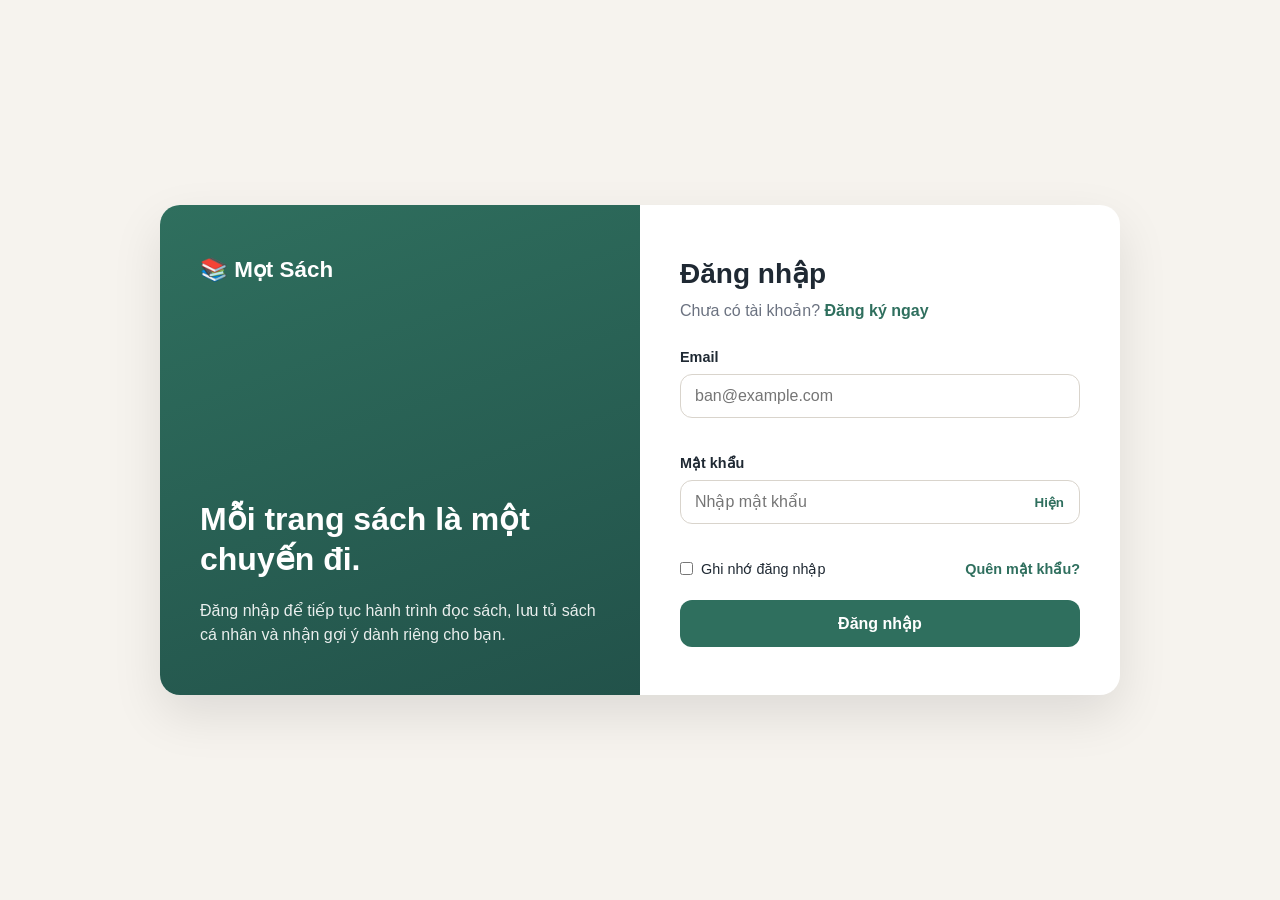
==== SPCK/index.html @ 3d167d7f "Thêm dự án SPCK: website Mọt Sách với đăng ký, đăng nhập, đăng xuất Co-Authored-By: Claude Opus 5.5 " ====
<!DOCTYPE html>
<html lang="vi">
<head>
  <meta charset="UTF-8" />
  <meta name="viewport" content="width=device-width, initial-scale=1.0" />
  <title>Trang chủ | Mọt Sách</title>
  <link rel="stylesheet" href="css/style.css" />
</head>
<body class="trang-chu">
  <header class="thanh-dieu-huong">
    <a href="index.html" class="logo">📚 Mọt Sách</a>
    <div class="khu-nguoi-dung">
      <span class="anh-dai-dien" id="chu-cai-dau"></span>
      <span id="ten-nguoi-dung"></span>
      <button id="nut-dang-xuat" class="nut-phu">Đăng xuất</button>
    </div>
  </header>

  <main class="noi-dung">
    <section class="bang-chao">
      <h1 id="loi-chao">Xin chào!</h1>
      <p>Bạn đã đăng nhập thành công. Hôm nay bạn muốn đọc gì?</p>
    </section>

    <section class="the-thong-tin">
      <h2>Thông tin tài khoản</h2>
      <dl>
        <dt>Email</dt><dd id="tt-email"></dd>
        <dt>Số điện thoại</dt><dd id="tt-sdt"></dd>
        <dt>Ngày tham gia</dt><dd id="tt-ngay-tao"></dd>
      </dl>
    </section>

    <section>
      <h2>Sách gợi ý cho bạn</h2>
      <div id="luoi-sach" class="luoi-sach"></div>
    </section>
  </main>

  <footer class="chan-trang">© 2026 Mọt Sách — Dự án SPCK</footer>

  <script src="js/xac-thuc.js"></script>
  <script src="js/trang-chu.js"></script>
</body>
</html>
---- SPCK/css/style.css ----
/* =====================================================
   style.css — Giao diện chung cho Mọt Sách
   ===================================================== */

:root {
  --mau-chinh: #2f6f5e;
  --mau-chinh-dam: #22524a;
  --mau-nen: #f6f3ee;
  --mau-the: #ffffff;
  --mau-chu: #1f2933;
  --mau-chu-nhat: #6b7280;
  --mau-vien: #d9d4cc;
  --mau-loi: #c0392b;
  --mau-dung: #2e8b57;
  --bo-goc: 12px;
}

* { box-sizing: border-box; margin: 0; padding: 0; }

body {
  font-family: "Segoe UI", Roboto, "Helvetica Neue", Arial, sans-serif;
  background: var(--mau-nen);
  color: var(--mau-chu);
  line-height: 1.5;
  min-height: 100vh;
}

a { color: var(--mau-chinh); font-weight: 600; text-decoration: none; }
a:hover { text-decoration: underline; }

.logo { font-size: 1.4rem; font-weight: 800; color: inherit; }
.logo:hover { text-decoration: none; }

/* ---------- Trang đăng nhập / đăng ký ---------- */
.trang-xac-thuc {
  display: flex;
  align-items: center;
  justify-content: center;
  padding: 24px 16px;
}

.khung-xac-thuc {
  display: grid;
  grid-template-columns: 1fr 1fr;
  width: 100%;
  max-width: 960px;
  background: var(--mau-the);
  border-radius: 20px;
  overflow: hidden;
  box-shadow: 0 20px 50px rgba(0, 0, 0, 0.1);
}

.panel-gioi-thieu {
  background: linear-gradient(160deg, var(--mau-chinh), var(--mau-chinh-dam));
  color: #fff;
  padding: 48px 40px;
  display: flex;
  flex-direction: column;
  gap: 20px;
}
.panel-gioi-thieu h1 { font-size: 2rem; line-height: 1.25; margin-top: auto; }
.panel-gioi-thieu p { opacity: 0.9; }
.loi-ich { list-style: none; display: grid; gap: 8px; margin-bottom: auto; }

.panel-form { padding: 48px 40px; }
.panel-form h2 { font-size: 1.75rem; }
.phu-de { color: var(--mau-chu-nhat); margin: 4px 0 24px; }

/* ---------- Ô nhập ---------- */
.nhom-o-nhap { margin-bottom: 16px; }
.nhom-o-nhap > label:not(.o-tick) {
  display: block;
  font-weight: 600;
  font-size: 0.9rem;
  margin-bottom: 6px;
}

input[type="text"],
input[type="email"],
input[type="tel"],
input[type="password"] {
  width: 100%;
  padding: 12px 14px;
  font-size: 1rem;
  border: 1.5px solid var(--mau-vien);
  border-radius: var(--bo-goc);
  background: #fff;
  transition: border-color 0.2s, box-shadow 0.2s;
}
input:focus {
  outline: none;
  border-color: var(--mau-chinh);
  box-shadow: 0 0 0 3px rgba(47, 111, 94, 0.15);
}

.co-loi input { border-color: var(--mau-loi); }
.hop-le input:not([type="checkbox"]) { border-color: var(--mau-dung); }

.thong-bao-loi { display: block; color: var(--mau-loi); font-size: 0.82rem; min-height: 1.1em; margin-top: 4px; }

.o-mat-khau { position: relative; }
.o-mat-khau input { padding-right: 64px; }
.nut-mat {
  position: absolute;
  right: 8px;
  top: 50%;
  transform: translateY(-50%);
  background: none;
  border: none;
  color: var(--mau-chinh);
  font-weight: 600;
  cursor: pointer;
  padding: 6px 8px;
}

.o-tick { display: flex; align-items: flex-start; gap: 8px; font-size: 0.9rem; cursor: pointer; }
.o-tick input { margin-top: 3px; accent-color: var(--mau-chinh); }

.hang-phu {
  display: flex;
  justify-content: space-between;
  align-items: center;
  margin-bottom: 20px;
  font-size: 0.9rem;
}

/* ---------- Thanh độ mạnh mật khẩu ---------- */
.thanh-do-manh { display: grid; grid-template-columns: repeat(4, 1fr); gap: 4px; margin-top: 8px; }
.thanh-do-manh span { height: 5px; border-radius: 3px; background: var(--mau-vien); transition: background 0.3s; }
.thanh-do-manh[data-muc="0"] span:nth-child(-n+1),
.thanh-do-manh[data-muc="1"] span:nth-child(-n+1) { background: #e74c3c; }
.thanh-do-manh[data-muc="2"] span:nth-child(-n+2) { background: #f39c12; }
.thanh-do-manh[data-muc="3"] span:nth-child(-n+3) { background: #27ae60; }
.thanh-do-manh[data-muc="4"] span { background: #1e8449; }
.chu-do-manh { display: block; font-size: 0.8rem; color: var(--mau-chu-nhat); margin-top: 4px; }

/* ---------- Nút ---------- */
.nut-chinh {
  width: 100%;
  padding: 14px;
  font-size: 1rem;
  font-weight: 700;
  color: #fff;
  background: var(--mau-chinh);
  border: none;
  border-radius: var(--bo-goc);
  cursor: pointer;
  transition: background 0.2s, transform 0.1s;
}
.nut-chinh:hover { background: var(--mau-chinh-dam); }
.nut-chinh:active { transform: scale(0.99); }
.nut-chinh:disabled { opacity: 0.7; cursor: wait; }

.nut-phu {
  padding: 8px 16px;
  font-weight: 600;
  color: var(--mau-chinh);
  background: transparent;
  border: 1.5px solid var(--mau-chinh);
  border-radius: 999px;
  cursor: pointer;
}
.nut-phu:hover { background: var(--mau-chinh); color: #fff; }

/* ---------- Thông báo ---------- */
.thong-bao { padding: 12px 14px; border-radius: var(--bo-goc); margin-bottom: 16px; font-size: 0.92rem; }
.thong-bao.thanh-cong { background: #e6f4ea; color: #1e6b3a; }
.thong-bao.that-bai { background: #fdecea; color: #a12a1e; }
.thong-bao.thong-tin { background: #e8f0fe; color: #1a4b8f; }

/* ---------- Trang chủ ---------- */
.trang-chu:not(.da-xac-thuc) { visibility: hidden; }
.trang-chu { display: flex; flex-direction: column; }

.thanh-dieu-huong {
  display: flex;
  justify-content: space-between;
  align-items: center;
  padding: 16px 32px;
  background: var(--mau-the);
  box-shadow: 0 2px 10px rgba(0, 0, 0, 0.05);
  gap: 12px;
}
.khu-nguoi-dung { display: flex; align-items: center; gap: 12px; font-weight: 600; }
.anh-dai-dien {
  width: 36px; height: 36px;
  display: grid; place-items: center;
  border-radius: 50%;
  background: var(--mau-chinh);
  color: #fff;
}

.noi-dung { width: 100%; max-width: 1000px; margin: 32px auto; padding: 0 16px; display: grid; gap: 32px; flex: 1; }
.noi-dung h2 { margin-bottom: 16px; }

.bang-chao {
  padding: 40px;
  border-radius: 20px;
  color: #fff;
  background: linear-gradient(135deg, var(--mau-chinh), var(--mau-chinh-dam));
}
.bang-chao h1 { font-size: 2rem; }

.the-thong-tin { background: var(--mau-the); padding: 24px; border-radius: 16px; }
.the-thong-tin dl { display: grid; grid-template-columns: max-content 1fr; gap: 8px 24px; }
.the-thong-tin dt { color: var(--mau-chu-nhat); }
.the-thong-tin dd { font-weight: 600; word-break: break-all; }

.luoi-sach { display: grid; grid-template-columns: repeat(auto-fill, minmax(150px, 1fr)); gap: 20px; }
.the-sach { background: var(--mau-the); border-radius: 14px; padding: 12px; transition: transform 0.2s; }
.the-sach:hover { transform: translateY(-4px); }
.bia-sach {
  aspect-ratio: 2 / 3;
  border-radius: 8px;
  display: grid;
  place-items: center;
  padding: 12px;
  margin-bottom: 10px;
  color: #fff;
  font-weight: 700;
  text-align: center;
}
.the-sach h3 { font-size: 0.95rem; }
.the-sach p { font-size: 0.85rem; color: var(--mau-chu-nhat); }

.chan-trang { text-align: center; padding: 24px; color: var(--mau-chu-nhat); font-size: 0.9rem; }

/* ---------- Điện thoại ---------- */
@media (max-width: 760px) {
  .khung-xac-thuc { grid-template-columns: 1fr; }
  .panel-gioi-thieu { padding: 32px 24px; }
  .panel-gioi-thieu h1 { font-size: 1.5rem; margin-top: 0; }
  .loi-ich { display: none; }
  .panel-form { padding: 32px 24px; }
  .thanh-dieu-huong { padding: 12px 16px; }
  #ten-nguoi-dung { display: none; }
  .bang-chao { padding: 28px 20px; }
}
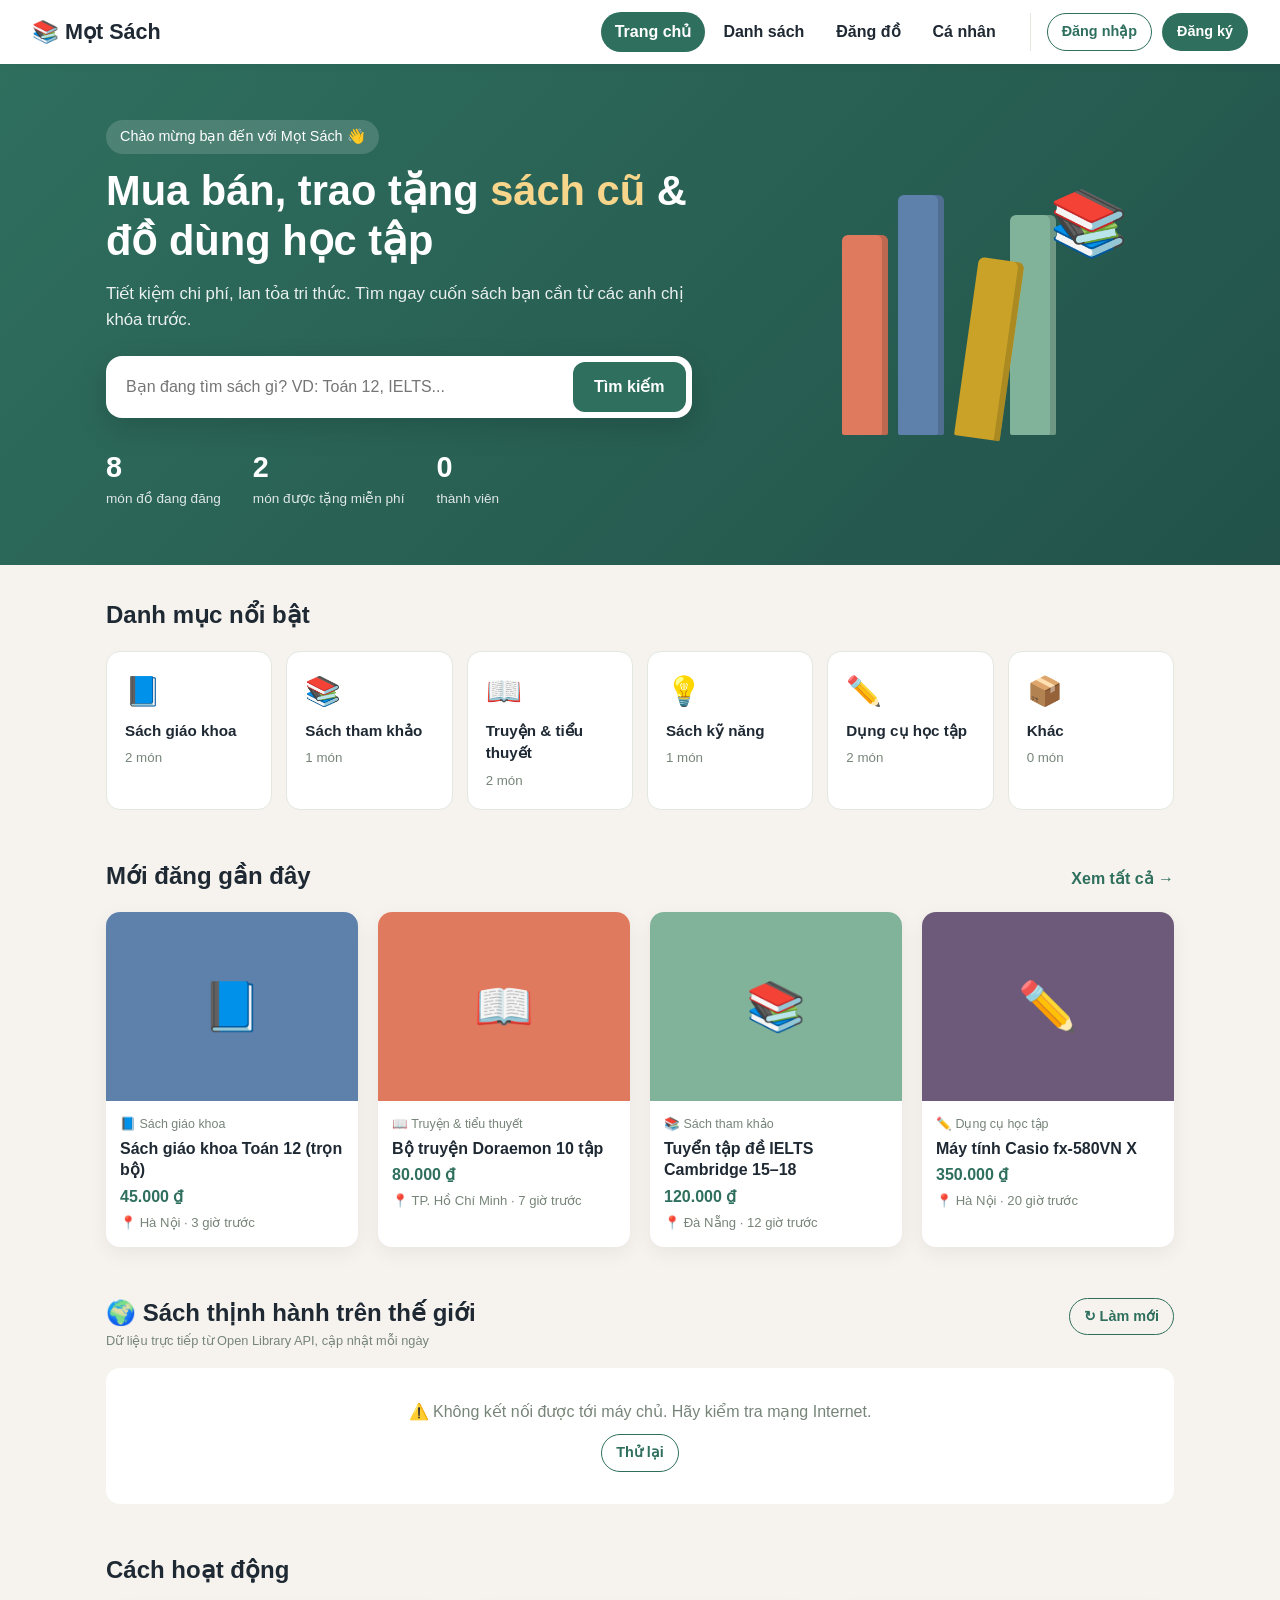
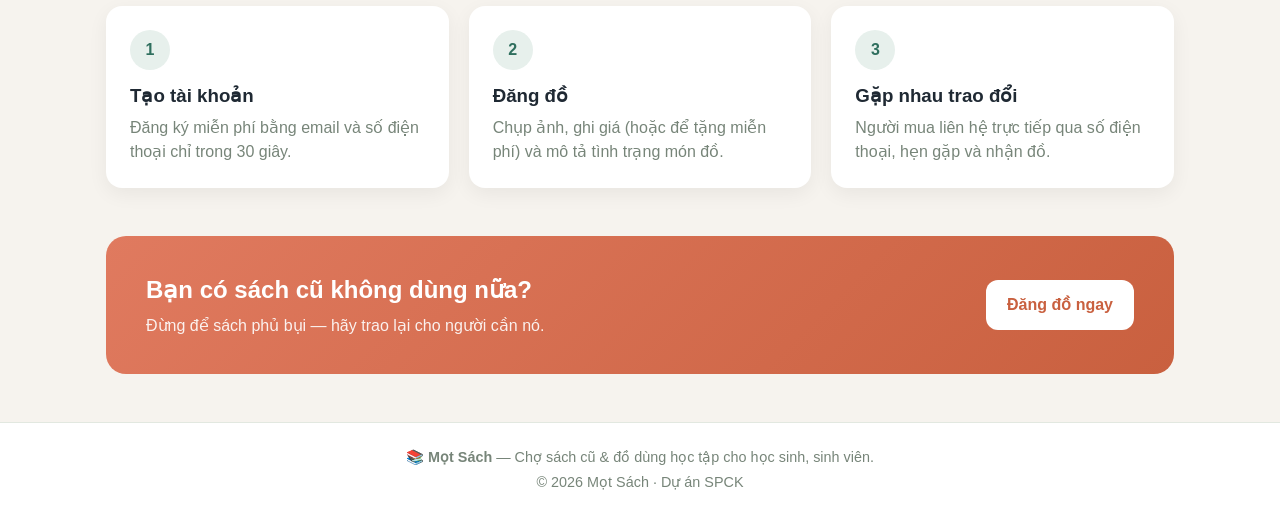
==== commit 0233e536: "Thêm index.html ở thư mục gốc SPCK để tự chuyển tới Trang chủ Co-Authored-By: Claude Opus 5.5 <norep" ====
--- a/SPCK/index.html
+++ b/SPCK/index.html
@@ -3,43 +3,14 @@
 <head>
   <meta charset="UTF-8" />
   <meta name="viewport" content="width=device-width, initial-scale=1.0" />
-  <title>Trang chủ | Mọt Sách</title>
-  <link rel="stylesheet" href="css/style.css" />
+  <title>Mọt Sách</title>
+  <!-- Mở thư mục SPCK sẽ tự chuyển tới Trang chủ -->
+  <meta http-equiv="refresh" content="0; url=Trang%20ch%E1%BB%A7/trang-chu.html" />
+  <script>
+    window.location.replace("Trang chủ/trang-chu.html");
+  </script>
 </head>
-<body class="trang-chu">
-  <header class="thanh-dieu-huong">
-    <a href="index.html" class="logo">📚 Mọt Sách</a>
-    <div class="khu-nguoi-dung">
-      <span class="anh-dai-dien" id="chu-cai-dau"></span>
-      <span id="ten-nguoi-dung"></span>
-      <button id="nut-dang-xuat" class="nut-phu">Đăng xuất</button>
-    </div>
-  </header>
-
-  <main class="noi-dung">
-    <section class="bang-chao">
-      <h1 id="loi-chao">Xin chào!</h1>
-      <p>Bạn đã đăng nhập thành công. Hôm nay bạn muốn đọc gì?</p>
-    </section>
-
-    <section class="the-thong-tin">
-      <h2>Thông tin tài khoản</h2>
-      <dl>
-        <dt>Email</dt><dd id="tt-email"></dd>
-        <dt>Số điện thoại</dt><dd id="tt-sdt"></dd>
-        <dt>Ngày tham gia</dt><dd id="tt-ngay-tao"></dd>
-      </dl>
-    </section>
-
-    <section>
-      <h2>Sách gợi ý cho bạn</h2>
-      <div id="luoi-sach" class="luoi-sach"></div>
-    </section>
-  </main>
-
-  <footer class="chan-trang">© 2026 Mọt Sách — Dự án SPCK</footer>
-
-  <script src="js/xac-thuc.js"></script>
-  <script src="js/trang-chu.js"></script>
+<body>
+  <p>Đang chuyển tới <a href="Trang chủ/trang-chu.html">Trang chủ Mọt Sách</a>...</p>
 </body>
 </html>
